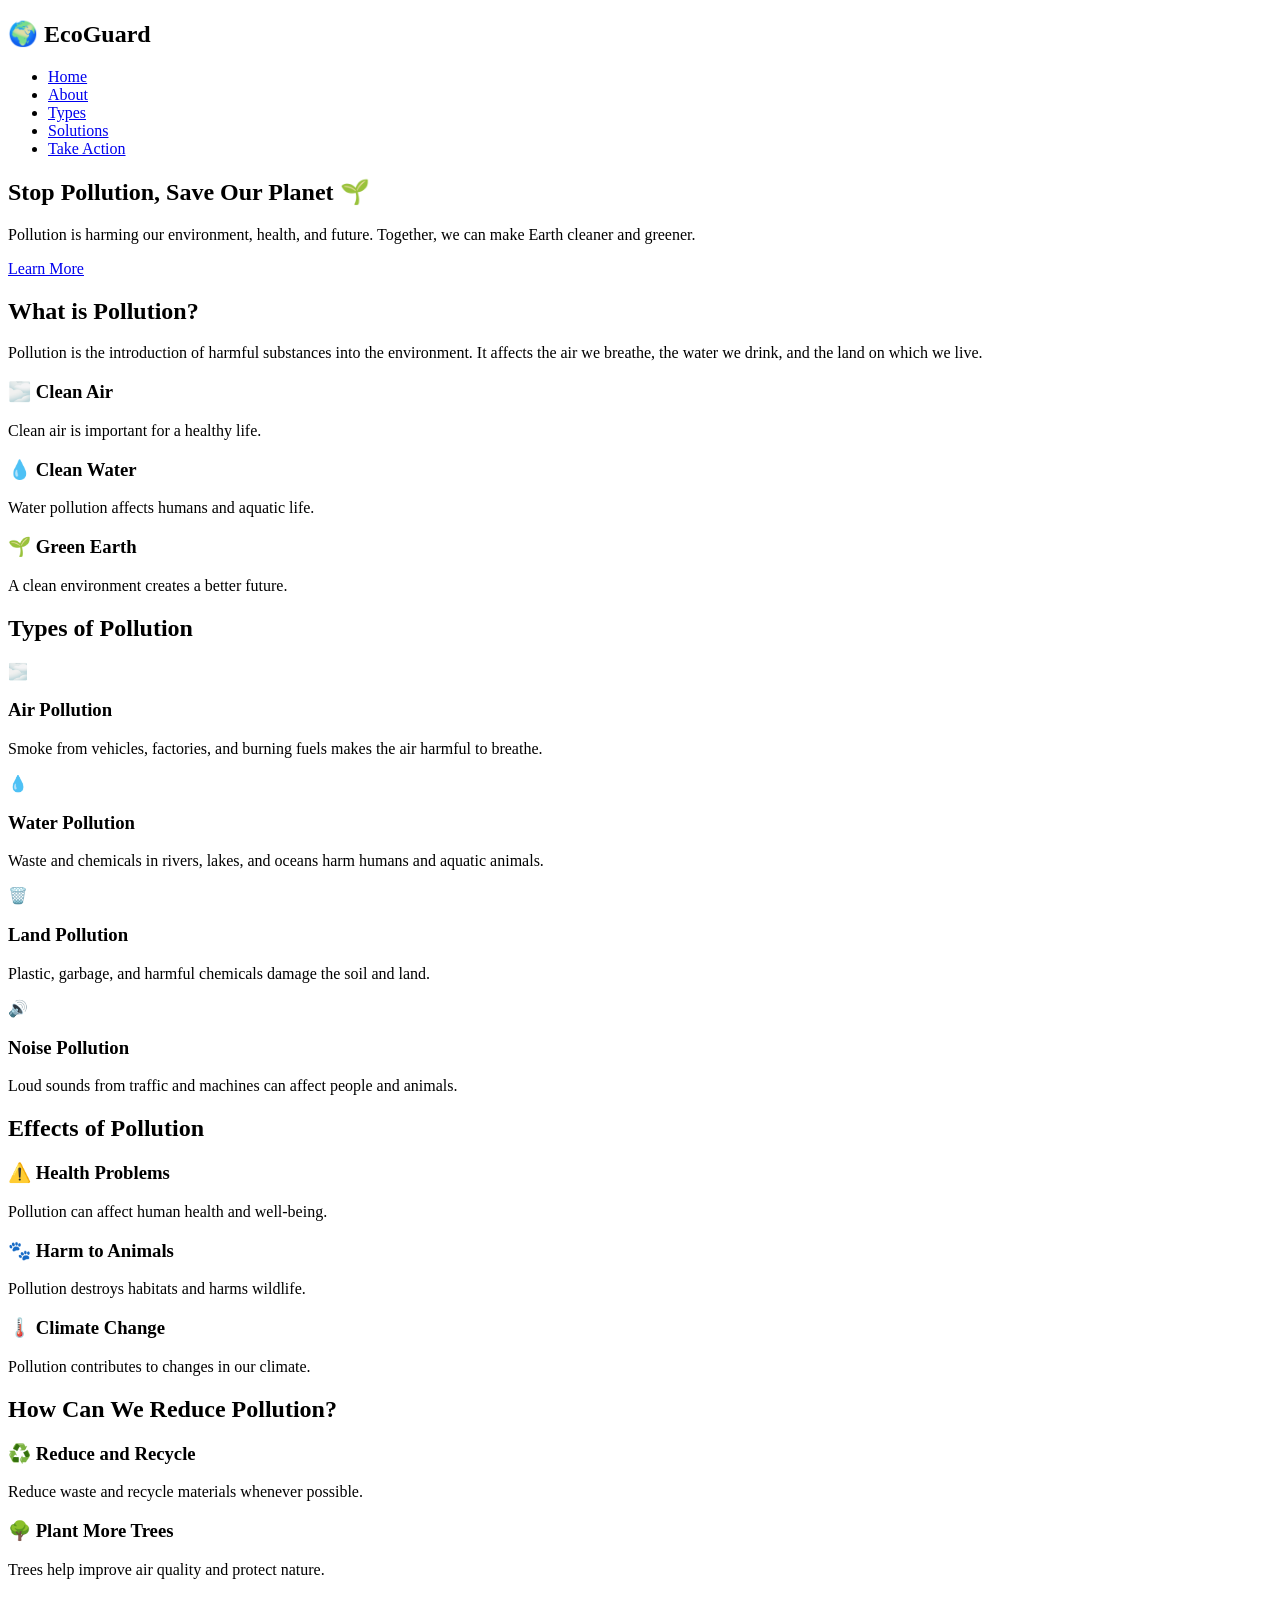
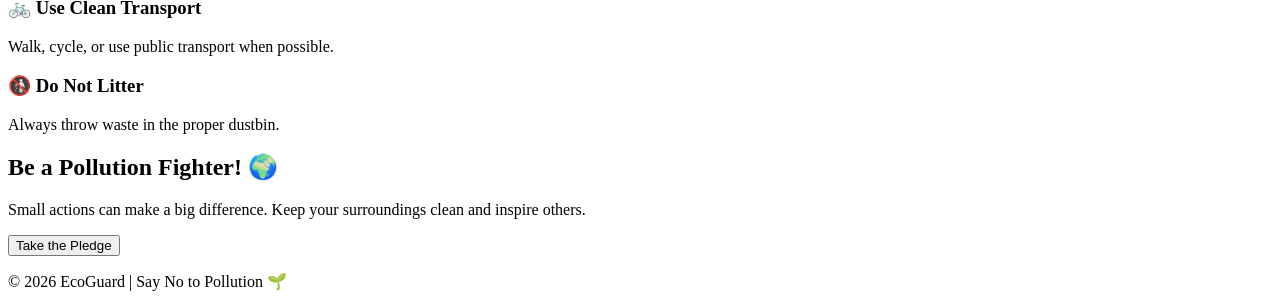
==== index.html @ e788df50 "Rename guru.html to index.html" ====
<!DOCTYPE html>
<html lang="en">
<head>
    <meta charset="UTF-8">
    <meta name="viewport" content="width=device-width, initial-scale=1.0">

    <title>Pollution Awareness</title>

    <!-- Connect CSS file -->
    <link rel="stylesheet" href="style.css">
</head>

<body>

    <!-- Navigation Bar -->
    <header>
        <nav>
            <h1>🌍 EcoGuard</h1>

            <ul>
                <li><a href="#home">Home</a></li>
                <li><a href="#about">About</a></li>
                <li><a href="#types">Types</a></li>
                <li><a href="#solutions">Solutions</a></li>
                <li><a href="#action">Take Action</a></li>
            </ul>
        </nav>
    </header>


    <!-- Home Section -->
    <section id="home" class="hero">

        <div class="hero-content">
            <h2>Stop Pollution, Save Our Planet 🌱</h2>

            <p>
                Pollution is harming our environment, health, and future.
                Together, we can make Earth cleaner and greener.
            </p>

            <a href="#about" class="btn">Learn More</a>
        </div>

    </section>


    <!-- About Section -->
    <section id="about" class="section">

        <h2>What is Pollution?</h2>

        <p>
            Pollution is the introduction of harmful substances into the environment.
            It affects the air we breathe, the water we drink, and the land on which we live.
        </p>

        <div class="facts">

            <div class="fact-box">
                <h3>🌫️ Clean Air</h3>
                <p>Clean air is important for a healthy life.</p>
            </div>

            <div class="fact-box">
                <h3>💧 Clean Water</h3>
                <p>Water pollution affects humans and aquatic life.</p>
            </div>

            <div class="fact-box">
                <h3>🌱 Green Earth</h3>
                <p>A clean environment creates a better future.</p>
            </div>

        </div>

    </section>


    <!-- Types of Pollution -->
    <section id="types" class="section types-section">

        <h2>Types of Pollution</h2>

        <div class="cards">

            <div class="card">
                <div class="icon">🌫️</div>
                <h3>Air Pollution</h3>
                <p>
                    Smoke from vehicles, factories, and burning fuels
                    makes the air harmful to breathe.
                </p>
            </div>


            <div class="card">
                <div class="icon">💧</div>
                <h3>Water Pollution</h3>
                <p>
                    Waste and chemicals in rivers, lakes, and oceans
                    harm humans and aquatic animals.
                </p>
            </div>


            <div class="card">
                <div class="icon">🗑️</div>
                <h3>Land Pollution</h3>
                <p>
                    Plastic, garbage, and harmful chemicals damage
                    the soil and land.
                </p>
            </div>


            <div class="card">
                <div class="icon">🔊</div>
                <h3>Noise Pollution</h3>
                <p>
                    Loud sounds from traffic and machines can affect
                    people and animals.
                </p>
            </div>

        </div>

    </section>


    <!-- Effects Section -->
    <section class="section">

        <h2>Effects of Pollution</h2>

        <div class="effects">

            <div>
                <h3>⚠️ Health Problems</h3>
                <p>Pollution can affect human health and well-being.</p>
            </div>

            <div>
                <h3>🐾 Harm to Animals</h3>
                <p>Pollution destroys habitats and harms wildlife.</p>
            </div>

            <div>
                <h3>🌡️ Climate Change</h3>
                <p>Pollution contributes to changes in our climate.</p>
            </div>

        </div>

    </section>


    <!-- Solutions Section -->
    <section id="solutions" class="section solutions-section">

        <h2>How Can We Reduce Pollution?</h2>

        <div class="solutions">

            <div>
                <h3>♻️ Reduce and Recycle</h3>
                <p>Reduce waste and recycle materials whenever possible.</p>
            </div>

            <div>
                <h3>🌳 Plant More Trees</h3>
                <p>Trees help improve air quality and protect nature.</p>
            </div>

            <div>
                <h3>🚲 Use Clean Transport</h3>
                <p>Walk, cycle, or use public transport when possible.</p>
            </div>

            <div>
                <h3>🚯 Do Not Litter</h3>
                <p>Always throw waste in the proper dustbin.</p>
            </div>

        </div>

    </section>


    <!-- Take Action Section -->
    <section id="action" class="action">

        <h2>Be a Pollution Fighter! 🌍</h2>

        <p>
            Small actions can make a big difference.
            Keep your surroundings clean and inspire others.
        </p>

        <button onclick="showMessage()">
            Take the Pledge
        </button>

        <p id="message"></p>

    </section>


    <!-- Footer -->
    <footer>

        <p>
            © 2026 EcoGuard | Say No to Pollution 🌱
        </p>

    </footer>


    <!-- JavaScript -->
    <script>

        function showMessage() {

            document.getElementById("message").innerHTML =
            "🌱 Thank you! You are now a Pollution Fighter!";

        }

    </script>

</body>
</html>
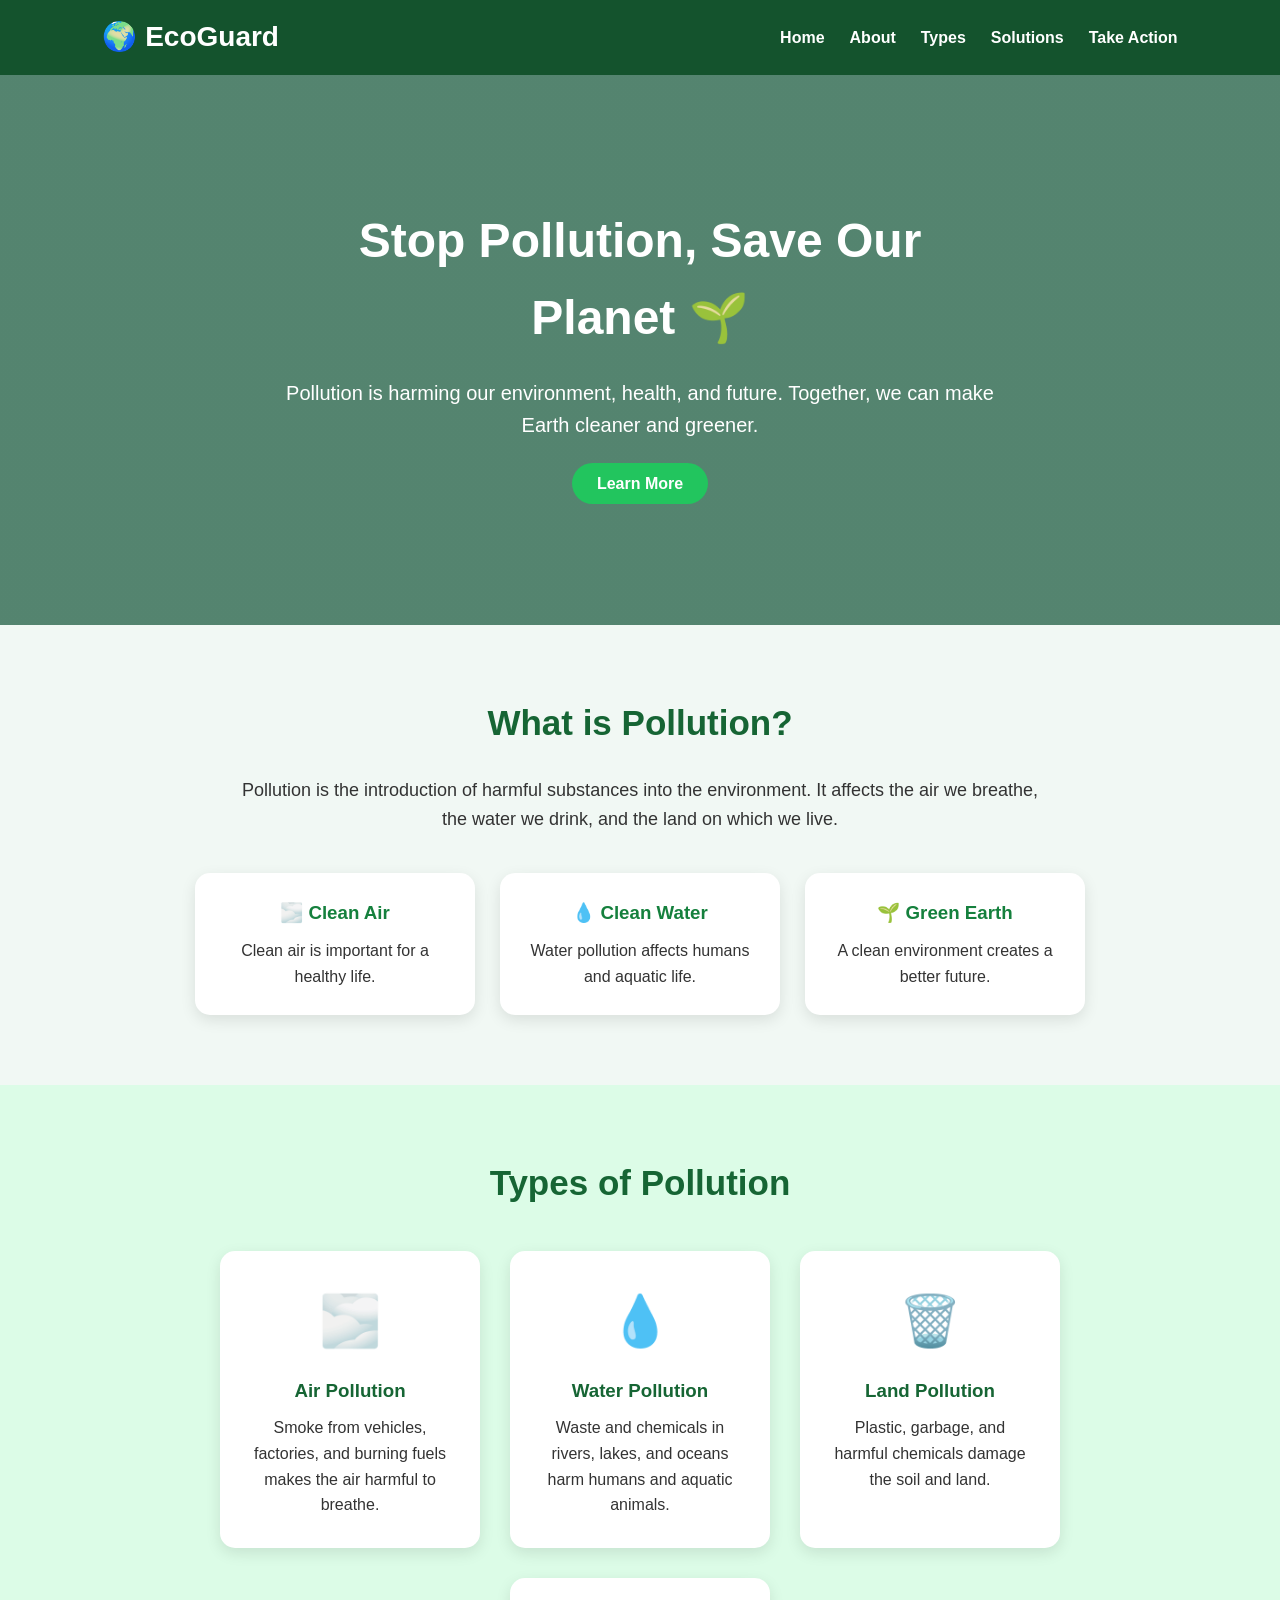
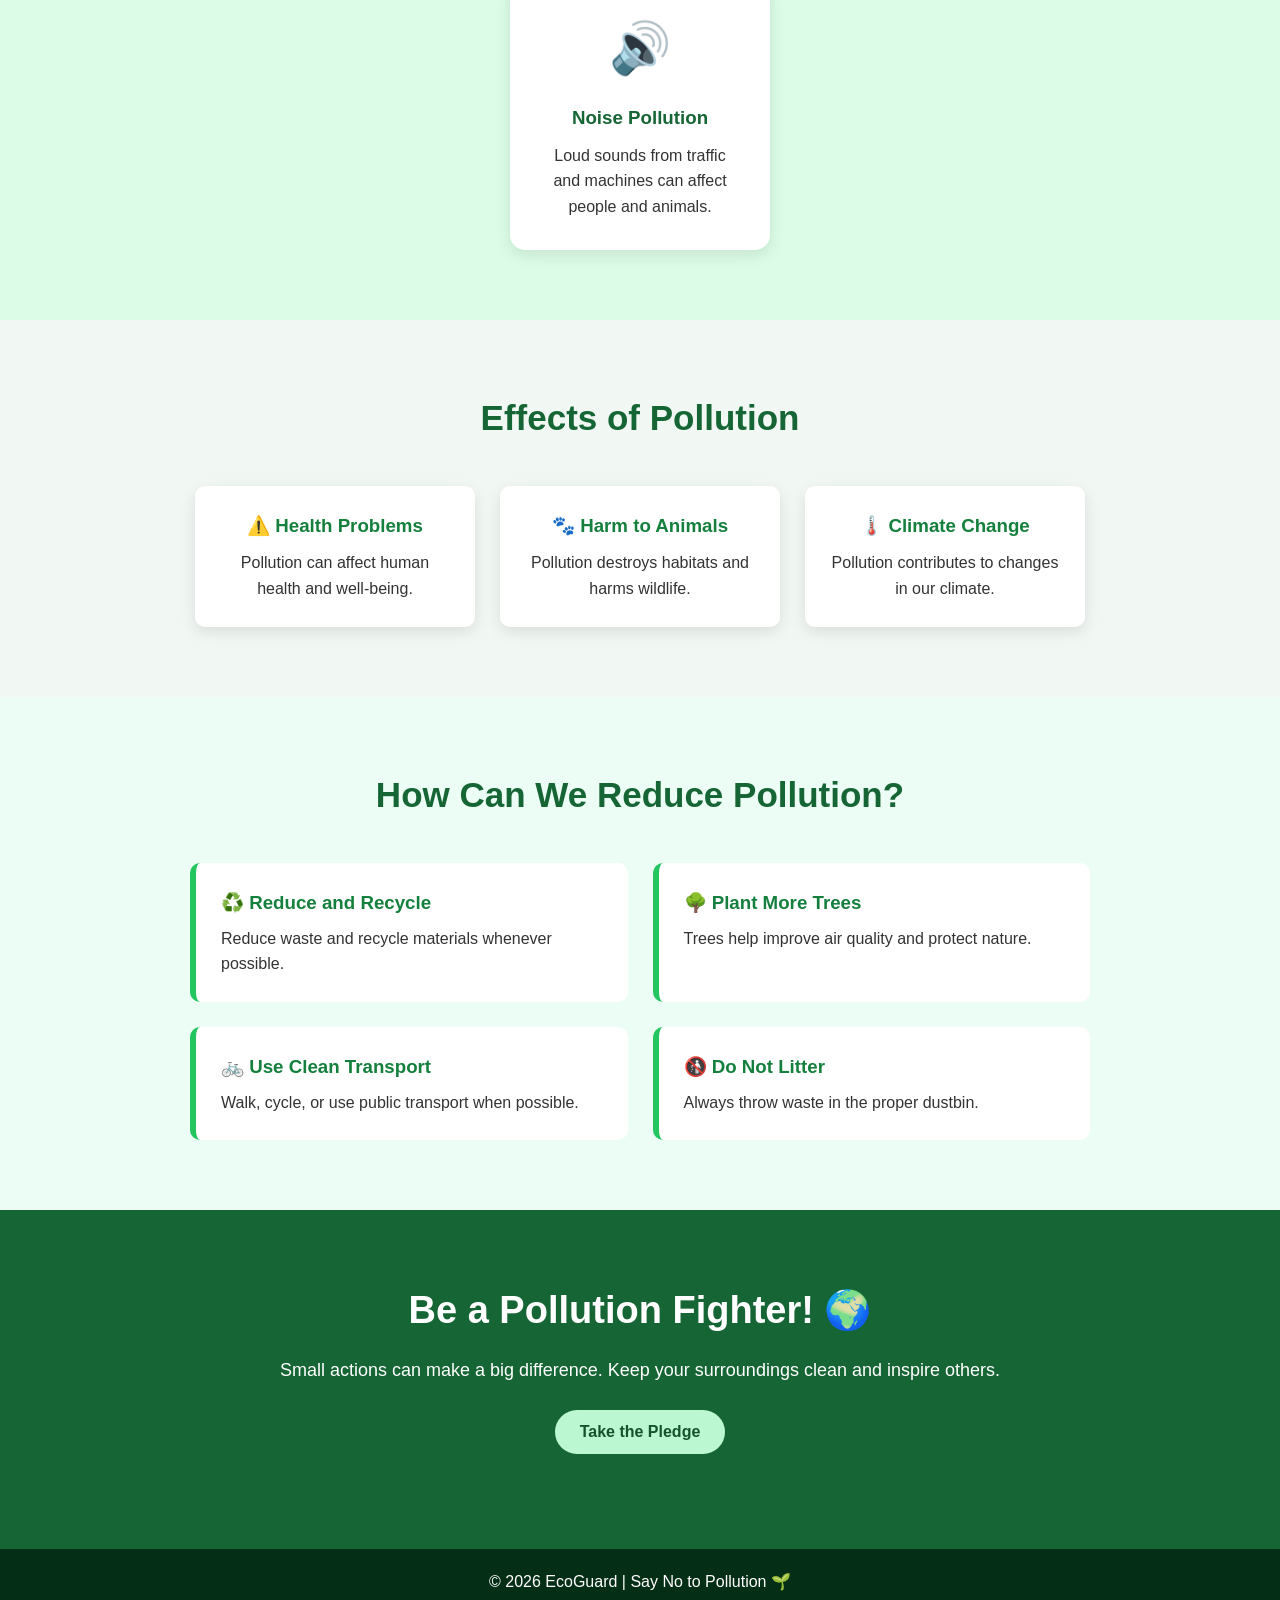
==== commit a441369a: "Update CSS file path in index.html" ====
--- a/index.html
+++ b/index.html
@@ -7,7 +7,7 @@
     <title>Pollution Awareness</title>
 
     <!-- Connect CSS file -->
-    <link rel="stylesheet" href="style.css">
+    <link rel="stylesheet" href="css/style.css">
 </head>
 
 <body>
--- a/css/style.css
+++ b/css/style.css
@@ -0,0 +1,351 @@
+* {
+    margin: 0;
+    padding: 0;
+    box-sizing: border-box;
+    scroll-behavior: smooth;
+}
+
+
+body {
+    font-family: Arial, sans-serif;
+    line-height: 1.6;
+    color: #333;
+    background-color: #f1f8f4;
+}
+
+
+/* Navigation Bar */
+
+header {
+    background-color: #14532d;
+    padding: 15px 8%;
+    position: sticky;
+    top: 0;
+    z-index: 1000;
+}
+
+
+nav {
+    display: flex;
+    justify-content: space-between;
+    align-items: center;
+}
+
+
+nav h1 {
+    color: white;
+    font-size: 28px;
+}
+
+
+nav ul {
+    display: flex;
+    list-style: none;
+    gap: 25px;
+}
+
+
+nav ul li a {
+    color: white;
+    text-decoration: none;
+    font-weight: bold;
+}
+
+
+nav ul li a:hover {
+    color: #bbf7d0;
+}
+
+
+/* Hero Section */
+
+.hero {
+    height: 550px;
+
+    background:
+    linear-gradient(
+        rgba(0, 70, 40, 0.65),
+        rgba(0, 70, 40, 0.65)
+    ),
+
+    url("https://images.unsplash.com/photo-1532996122724-e3c354a0b15b")
+    center/cover;
+
+    display: flex;
+    justify-content: center;
+    align-items: center;
+    text-align: center;
+    color: white;
+}
+
+
+.hero-content {
+    max-width: 750px;
+    padding: 20px;
+}
+
+
+.hero h2 {
+    font-size: 48px;
+    margin-bottom: 20px;
+}
+
+
+.hero p {
+    font-size: 20px;
+    margin-bottom: 30px;
+}
+
+
+.btn {
+    background-color: #22c55e;
+    color: white;
+    padding: 12px 25px;
+    text-decoration: none;
+    border-radius: 25px;
+    font-weight: bold;
+}
+
+
+.btn:hover {
+    background-color: #15803d;
+}
+
+
+/* General Sections */
+
+.section {
+    padding: 70px 8%;
+    text-align: center;
+}
+
+
+.section h2 {
+    color: #166534;
+    font-size: 35px;
+    margin-bottom: 25px;
+}
+
+
+.section > p {
+    max-width: 800px;
+    margin: auto;
+    font-size: 18px;
+}
+
+
+/* Facts */
+
+.facts {
+    display: flex;
+    justify-content: center;
+    gap: 25px;
+    margin-top: 40px;
+    flex-wrap: wrap;
+}
+
+
+.fact-box {
+    background-color: white;
+    padding: 25px;
+    width: 280px;
+    border-radius: 15px;
+
+    box-shadow:
+    0 5px 15px rgba(0, 0, 0, 0.1);
+}
+
+
+.fact-box h3 {
+    color: #15803d;
+    margin-bottom: 10px;
+}
+
+
+/* Types of Pollution */
+
+.types-section {
+    background-color: #dcfce7;
+}
+
+
+.cards {
+    display: flex;
+    justify-content: center;
+    gap: 30px;
+    margin-top: 40px;
+    flex-wrap: wrap;
+}
+
+
+.card {
+    background-color: white;
+    width: 260px;
+    padding: 30px;
+    border-radius: 15px;
+
+    box-shadow:
+    0 5px 15px rgba(0, 0, 0, 0.1);
+
+    transition: 0.3s;
+}
+
+
+.card:hover {
+    transform: translateY(-10px);
+}
+
+
+.icon {
+    font-size: 50px;
+    margin-bottom: 15px;
+}
+
+
+.card h3 {
+    color: #166534;
+    margin-bottom: 10px;
+}
+
+
+/* Effects */
+
+.effects {
+    display: flex;
+    justify-content: center;
+    gap: 25px;
+    flex-wrap: wrap;
+    margin-top: 40px;
+}
+
+
+.effects div {
+    background-color: white;
+    padding: 25px;
+    width: 280px;
+    border-radius: 10px;
+
+    box-shadow:
+    0 5px 15px rgba(0, 0, 0, 0.1);
+}
+
+
+.effects h3 {
+    color: #15803d;
+    margin-bottom: 10px;
+}
+
+
+/* Solutions */
+
+.solutions-section {
+    background-color: #ecfdf5;
+}
+
+
+.solutions {
+    display: grid;
+    grid-template-columns: repeat(2, 1fr);
+    gap: 25px;
+    max-width: 900px;
+    margin: 40px auto 0;
+}
+
+
+.solutions div {
+    background-color: white;
+    padding: 25px;
+    border-left: 6px solid #22c55e;
+    text-align: left;
+    border-radius: 10px;
+}
+
+
+.solutions h3 {
+    color: #15803d;
+    margin-bottom: 8px;
+}
+
+
+/* Take Action */
+
+.action {
+    background-color: #166534;
+    color: white;
+    text-align: center;
+    padding: 70px 20px;
+}
+
+
+.action h2 {
+    font-size: 38px;
+    margin-bottom: 15px;
+}
+
+
+.action p {
+    font-size: 18px;
+    margin-bottom: 25px;
+}
+
+
+.action button {
+    background-color: #bbf7d0;
+    color: #14532d;
+    border: none;
+    padding: 13px 25px;
+    border-radius: 25px;
+    font-size: 16px;
+    font-weight: bold;
+    cursor: pointer;
+}
+
+
+.action button:hover {
+    background-color: white;
+}
+
+
+#message {
+    margin-top: 20px;
+    font-weight: bold;
+}
+
+
+/* Footer */
+
+footer {
+    background-color: #052e16;
+    color: white;
+    text-align: center;
+    padding: 20px;
+}
+
+
+/* Mobile Responsive Design */
+
+@media (max-width: 768px) {
+
+    nav {
+        flex-direction: column;
+        gap: 15px;
+    }
+
+
+    nav ul {
+        flex-wrap: wrap;
+        justify-content: center;
+        gap: 12px;
+    }
+
+
+    .hero h2 {
+        font-size: 35px;
+    }
+
+
+    .solutions {
+        grid-template-columns: 1fr;
+    }
+
+}
